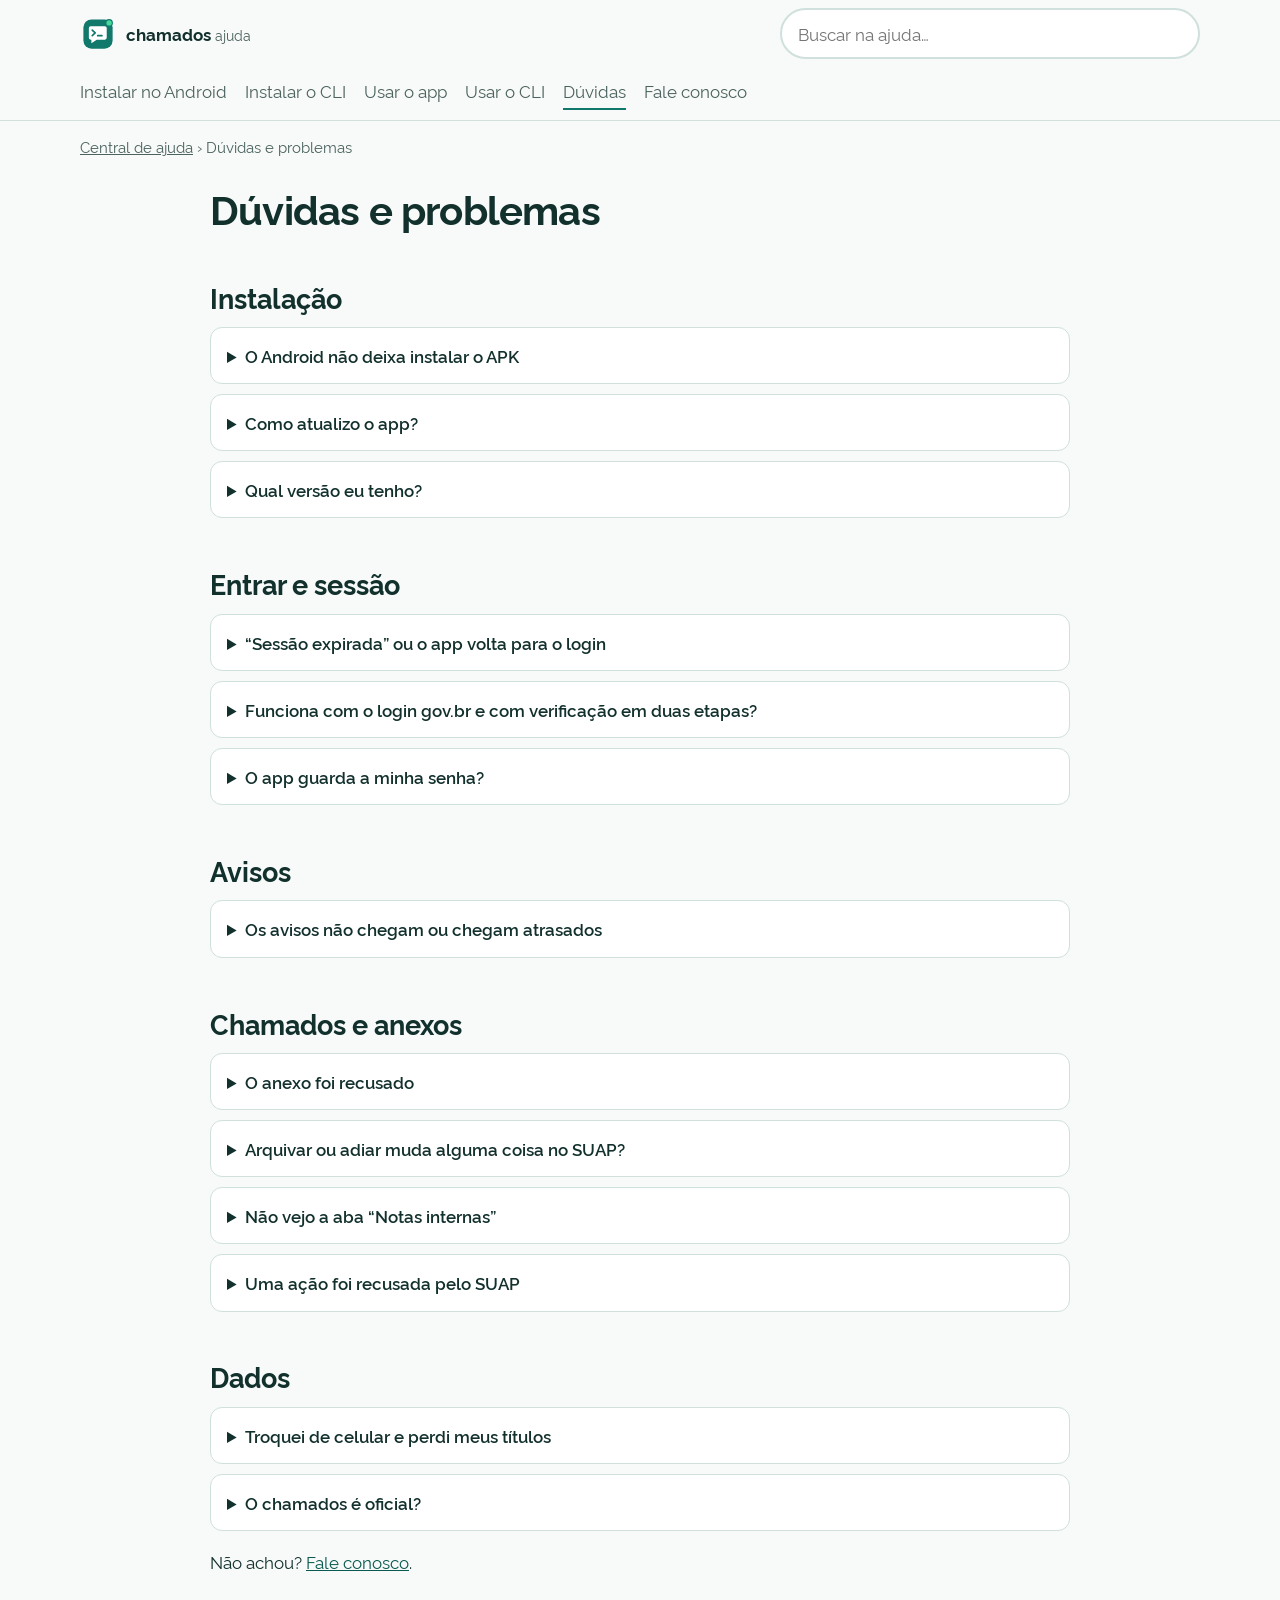
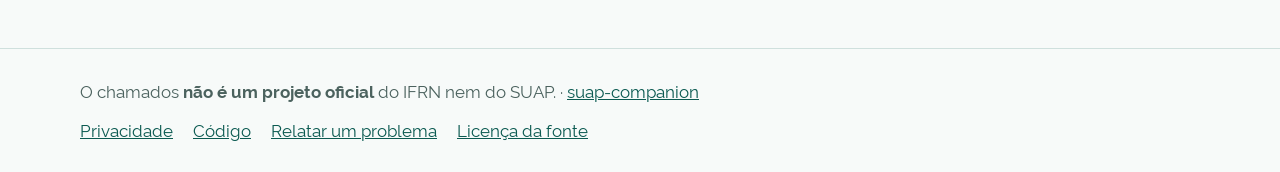
==== site/faq.html @ 79525041 "docs(site): [ADD] Central de ajuda do chamados para o usuário final Motivo: o chamados precisava de " ====
<!doctype html>
<html lang="pt-BR">
<head>
  <meta charset="utf-8">
  <meta name="viewport" content="width=device-width, initial-scale=1">
  <title>Dúvidas e problemas · chamados</title>
  <meta name="description" content="Respostas para as dúvidas mais comuns: instalação, sessão expirada, avisos, anexos e dados.">
  <meta name="theme-color" content="#11786C">
  <link rel="icon" href="assets/img/icone.svg" type="image/svg+xml">
  <link rel="preload" href="assets/fonts/rawline-400.woff2" as="font" type="font/woff2" crossorigin>
  <link rel="stylesheet" href="assets/style.css">
</head>
<body>
  <a class="skip" href="#conteudo">Ir para o conteúdo</a>
  <header class="top">
    <div class="wrap top-in">
      <a class="brand" href="./" aria-label="chamados, central de ajuda">
        <img src="assets/img/icone.svg" alt="" width="36" height="36"><span>chamados <small>ajuda</small></span>
      </a>
      <form class="search" role="search" onsubmit="return false">
        <label class="sr" for="busca">Buscar na ajuda</label>
        <input id="busca" type="search" placeholder="Buscar na ajuda…" autocomplete="off">
        <ul id="resultados" class="results" hidden></ul>
      </form>
    </div>
    <nav class="wrap menu" aria-label="Principal"><a href="instalar-android.html">Instalar no Android</a><a href="instalar-cli.html">Instalar o CLI</a><a href="usar-app.html">Usar o app</a><a href="usar-cli.html">Usar o CLI</a><a href="faq.html" aria-current="page">Dúvidas</a><a href="suporte.html">Fale conosco</a></nav>
  </header>
  <nav class="crumbs wrap" aria-label="Você está em"><a href="./">Central de ajuda</a> › <span>Dúvidas e problemas</span></nav>
  <main id="conteudo" class="wrap doc">

    <h1>Dúvidas e problemas</h1>

    <h2>Instalação</h2>
    <details><summary>O Android não deixa instalar o APK</summary>
      <p>Na primeira vez, o Android pede para permitir que o navegador (ou o app Arquivos) instale aplicativos de fontes desconhecidas. Toque em <em>Configurações</em>, ative a permissão e abra o arquivo de novo. Se aparecer “app não instalado”, a versão que já está no aparelho tem outra assinatura: desinstale (isso apaga os dados do app) e instale de novo.</p></details>
    <details><summary>Como atualizo o app?</summary>
      <p>Baixe o APK mais novo na <a href="instalar-android.html">página de instalação</a> e instale por cima. Seus dados continuam.</p></details>
    <details><summary>Qual versão eu tenho?</summary>
      <p>No CLI: <code>chamados --version</code>. No app: Configurações do Android › Apps › chamados.</p></details>

    <h2>Entrar e sessão</h2>
    <details id="sessao"><summary>“Sessão expirada” ou o app volta para o login</summary>
      <p>A sessão do SUAP expira de tempos em tempos. No app, entre de novo pelo login do SUAP. No CLI, rode <code>chamados login</code>. Seus títulos, arquivos e adiamentos não se perdem.</p></details>
    <details><summary>Funciona com o login gov.br e com verificação em duas etapas?</summary>
      <p>No app, sim: o login é a própria página do SUAP. No CLI, o <code>login</code> usa usuário e senha do SUAP.</p></details>
    <details><summary>O app guarda a minha senha?</summary>
      <p>Não. O app nunca vê a senha: só guarda a sessão (cookies) no armazenamento privado do aparelho. Veja <a href="privacidade.html">Privacidade</a>.</p></details>

    <h2>Avisos</h2>
    <details id="avisos"><summary>Os avisos não chegam ou chegam atrasados</summary>
      <ul>
        <li>Confirme a permissão de notificações do app (Android 13 ou mais novo) e que o acompanhamento está ligado em <em>Configurações › Acompanhamento</em>.</li>
        <li>O Android só deixa o app conferir de tempos em tempos (no mínimo a cada 15 minutos) e a economia de bateria pode atrasar. Em <em>Configurações do Android › Apps › chamados › Bateria</em>, escolha “Sem restrições”.</li>
        <li>Se a sessão expirou, o app avisa “sessão expirada”: entre de novo.</li>
        <li>Não há aviso instantâneo (push): ele depende do intervalo escolhido.</li>
      </ul></details>

    <h2>Chamados e anexos</h2>
    <details><summary>O anexo foi recusado</summary>
      <p>O SUAP só aceita <code>xlsx</code>, <code>xls</code>, <code>csv</code>, <code>docx</code>, <code>doc</code>, <code>pdf</code>, <code>jpg</code>, <code>jpeg</code> e <code>png</code>, e até 3 anexos ao abrir um chamado. O app e o CLI avisam antes de enviar. Para outros tipos, compacte ou converta o arquivo para um dos aceitos.</p></details>
    <details><summary>Arquivar ou adiar muda alguma coisa no SUAP?</summary>
      <p>Não. Título, arquivar e adiar são só seus: ficam no aparelho (e na sincronização cifrada, se você a usar). O SUAP não sabe deles.</p></details>
    <details><summary>Não vejo a aba “Notas internas”</summary>
      <p>As notas internas são visíveis só para a equipe de atendimento. Se você não é da equipe, o SUAP não as envia e a aba não aparece.</p></details>
    <details><summary>Uma ação foi recusada pelo SUAP</summary>
      <p>O SUAP decide pelas suas permissões e pela situação do chamado. O app mostra o motivo que o SUAP deu; o chamado não muda quando uma ação é recusada.</p></details>

    <h2>Dados</h2>
    <details><summary>Troquei de celular e perdi meus títulos</summary>
      <p>Títulos, arquivos e adiamentos ficam só no aparelho. Para levá-los a outro aparelho (ou ao computador), use a <a href="usar-app.html#sincronizar">sincronização cifrada</a> antes de trocar.</p></details>
    <details><summary>O chamados é oficial?</summary>
      <p>Não. É um projeto pessoal, sem apoio do IFRN nem do SUAP. Ele usa a sua conta, do mesmo jeito que o navegador, e só faz o que você pede.</p></details>

    <p>Não achou? <a href="suporte.html">Fale conosco</a>.</p>

  </main>
  <footer class="foot">
    <div class="wrap foot-in">
      <p>O chamados <strong>não é um projeto oficial</strong> do IFRN nem do SUAP. · <a href="https://suap-companion.github.io/">suap-companion</a></p>
      <nav aria-label="Rodapé">
        <a href="privacidade.html">Privacidade</a>
        <a href="https://github.com/suap-companion/chamados">Código</a>
        <a href="https://github.com/suap-companion/chamados/issues">Relatar um problema</a>
        <a href="assets/fonts/Rawline-OFL.txt">Licença da fonte</a>
      </nav>
    </div>
  </footer>
  <script src="assets/site.js" defer></script>
</body>
</html>
---- site/assets/style.css ----
/* suap-companion: tokens, claro e escuro. Fonte Rawline (SIL OFL 1.1, assets/fonts/Rawline-OFL.txt). */
@font-face { font-family: "Rawline"; font-weight: 400; font-style: normal; font-display: swap; src: url("fonts/rawline-400.woff2") format("woff2"); }
@font-face { font-family: "Rawline"; font-weight: 600; font-style: normal; font-display: swap; src: url("fonts/rawline-600.woff2") format("woff2"); }
@font-face { font-family: "Rawline"; font-weight: 700; font-style: normal; font-display: swap; src: url("fonts/rawline-700.woff2") format("woff2"); }

:root {
  --brand: #11786c;
  --brand-strong: #0b5a51;
  --mint: #46d89b;
  --bg: #f7faf9;
  --surface: #ffffff;
  --band: #e8f3f1;
  --text: #12302c;
  --muted: #4b625e;
  --line: #cfe0dd;
  --on-brand: #ffffff;
  --code-bg: #0d2623;
  --code-text: #d8f3ec;
  --radius: 16px;
  --shadow: 0 8px 24px rgba(17, 120, 108, .14);
}
@media (prefers-color-scheme: dark) {
  :root:not([data-theme="light"]) {
    --brand: #46d89b;
    --brand-strong: #7be8bc;
    --bg: #0b1a18;
    --surface: #122624;
    --band: #0f2220;
    --text: #e6f4f1;
    --muted: #a3bcb7;
    --line: #234440;
    --on-brand: #06231e;
    --code-bg: #07130f;
    --shadow: 0 8px 24px rgba(0, 0, 0, .45);
  }
}

* { box-sizing: border-box; }
html { scroll-behavior: smooth; }
body {
  margin: 0;
  background: var(--bg);
  color: var(--text);
  font: 400 1.0625rem/1.6 "Rawline", system-ui, -apple-system, "Segoe UI", Roboto, sans-serif;
}
.wrap { width: min(1120px, 100% - 32px); margin-inline: auto; }
.narrow { max-width: 760px; }
h1, h2, h3 { line-height: 1.2; margin: 0 0 .5em; font-weight: 700; }
h1 { font-size: clamp(2rem, 5.5vw, 3.4rem); letter-spacing: -.02em; }
h1 span { color: var(--brand); }
h2 { font-size: clamp(1.5rem, 3.5vw, 2.1rem); }
h3 { font-size: 1.25rem; }
a { color: var(--brand-strong); }
a:focus-visible, .btn:focus-visible, .dl:focus-visible { outline: 3px solid var(--mint); outline-offset: 3px; }
.skip { position: absolute; left: -999px; }
.skip:focus { left: 8px; top: 8px; background: var(--surface); padding: 8px 12px; z-index: 10; }
section { padding-block: 56px; }

/* topo */
.top { position: sticky; top: 0; z-index: 5; background: color-mix(in srgb, var(--bg) 88%, transparent); backdrop-filter: blur(8px); border-bottom: 1px solid var(--line); }
.top-in { display: flex; align-items: center; justify-content: space-between; gap: 16px; min-height: 60px; }
.brand { display: inline-flex; align-items: center; gap: 10px; font-weight: 700; color: var(--text); text-decoration: none; }
.top nav { display: flex; align-items: center; gap: 18px; }
.top nav a:not(.btn) { color: var(--muted); text-decoration: none; }
.top nav a:not(.btn):hover { color: var(--brand-strong); }
@media (max-width: 640px) { .top nav a:not(.btn) { display: none; } }

/* botões */
.btn { display: inline-block; background: var(--brand); color: var(--on-brand); font-weight: 700; text-decoration: none; padding: 12px 24px; border-radius: 999px; border: 2px solid var(--brand); }
.btn:hover { background: var(--brand-strong); border-color: var(--brand-strong); }
.btn.ghost { background: transparent; color: var(--brand-strong); }
.btn.ghost:hover { background: var(--band); }
.btn.small { padding: 6px 16px; }
.cta { display: flex; flex-wrap: wrap; gap: 12px; margin: 24px 0 8px; }

/* herói */
.hero { background: radial-gradient(900px 420px at 85% 0%, color-mix(in srgb, var(--mint) 26%, transparent), transparent 70%), var(--bg); padding-block: 48px 40px; }
.hero-in { display: grid; gap: 32px; align-items: center; grid-template-columns: 1.1fr .9fr; }
@media (max-width: 860px) { .hero-in { grid-template-columns: minmax(0, 1fr); } }
.eyebrow { color: var(--brand-strong); font-weight: 600; text-transform: uppercase; letter-spacing: .06em; font-size: .85rem; margin: 0 0 8px; }
.lead { font-size: 1.2rem; color: var(--muted); max-width: 40ch; }
.lead strong { color: var(--text); }
.note { color: var(--muted); font-size: .95rem; margin: 8px 0 0; }
.hero-shots { display: flex; justify-content: center; gap: 16px; }
.phone { margin: 0; border: 6px solid #10201e; border-radius: 28px; overflow: hidden; background: #10201e; box-shadow: var(--shadow); line-height: 0; }
.phone img { width: 100%; height: auto; display: block; }
.hero-shots .phone { width: min(46%, 240px); }
.hero-shots .p2 { margin-top: 36px; }

/* seções */
.sub { color: var(--muted); max-width: 60ch; margin: 0 0 28px; }
.duo { display: grid; grid-template-columns: repeat(2, minmax(0, 1fr)); gap: 24px; }
@media (max-width: 900px) { .duo { grid-template-columns: minmax(0, 1fr); } }
.card { min-width: 0; background: var(--surface); border: 1px solid var(--line); border-radius: var(--radius); padding: 28px; box-shadow: var(--shadow); display: flex; flex-direction: column; }
.card .cta { margin-top: auto; padding-top: 16px; }
.tag { display: inline-block; align-self: flex-start; background: var(--band); color: var(--brand-strong); font-weight: 700; font-size: .85rem; padding: 4px 12px; border-radius: 999px; margin: 0 0 12px; }
.ticks { list-style: none; padding: 0; margin: 12px 0 20px; display: grid; gap: 10px; }
.ticks li { position: relative; padding-left: 28px; }
.ticks li::before { content: ""; position: absolute; left: 4px; top: .45em; width: 8px; height: 14px; border: solid var(--brand); border-width: 0 3px 3px 0; transform: rotate(40deg); }
.shots { display: grid; grid-template-columns: repeat(3, 1fr); gap: 10px; margin: 4px 0 8px; }
.shots .phone { border-width: 4px; border-radius: 18px; }
code { font-family: ui-monospace, "Cascadia Code", Consolas, monospace; font-size: .9em; background: var(--band); padding: 2px 6px; border-radius: 6px; }
.term { background: var(--code-bg); color: var(--code-text); border-radius: 12px; padding: 16px 18px; font: 400 .92rem/1.7 ui-monospace, "Cascadia Code", Consolas, monospace; overflow-x: auto; margin: 4px 0 8px; }
.term .c { color: #7fb7ab; }

.band { background: var(--band); }
.grid { display: grid; gap: 20px; grid-template-columns: repeat(3, 1fr); margin-top: 24px; }
@media (max-width: 900px) { .grid { grid-template-columns: repeat(2, 1fr); } }
@media (max-width: 560px) { .grid { grid-template-columns: 1fr; } }
.grid article { background: var(--surface); border: 1px solid var(--line); border-radius: var(--radius); padding: 22px; }
.grid h3 { font-size: 1.1rem; }
.grid p { margin: 0; color: var(--muted); }

.downloads { display: grid; gap: 14px; grid-template-columns: repeat(4, 1fr); margin: 20px 0; }
@media (max-width: 860px) { .downloads { grid-template-columns: repeat(2, 1fr); } }
.dl { display: flex; flex-direction: column; gap: 2px; background: var(--surface); border: 2px solid var(--line); border-radius: var(--radius); padding: 18px; text-decoration: none; color: var(--text); }
.dl:hover { border-color: var(--brand); }
.dl-t { font-weight: 700; font-size: 1.15rem; }
.dl-s { color: var(--muted); font-size: .95rem; }

.foot { border-top: 1px solid var(--line); padding-block: 28px; color: var(--muted); }
.foot-in { display: flex; flex-wrap: wrap; justify-content: space-between; gap: 12px 24px; }
.foot p { margin: 0; }
.foot nav { display: flex; flex-wrap: wrap; gap: 8px 20px; }

@media (prefers-reduced-motion: reduce) { html { scroll-behavior: auto; } }

/* ---- central de ajuda ---- */
.sr { position: absolute; width: 1px; height: 1px; overflow: hidden; clip: rect(0 0 0 0); }
.brand small { color: var(--muted); font-weight: 400; }
.top-in { flex-wrap: wrap; padding-block: 8px; }
.search { position: relative; flex: 1 1 260px; max-width: 420px; }
.search input { width: 100%; font: inherit; padding: 10px 16px; border-radius: 999px; border: 2px solid var(--line); background: var(--surface); color: var(--text); }
.search input:focus-visible { outline: 3px solid var(--mint); border-color: var(--brand); }
.results { position: absolute; left: 0; right: 0; top: calc(100% + 6px); z-index: 20; list-style: none; margin: 0; padding: 6px; background: var(--surface); border: 1px solid var(--line); border-radius: 12px; box-shadow: var(--shadow); }
.results li { padding: 8px 12px; }
.results a { display: block; text-decoration: none; }
.results li:hover { background: var(--band); border-radius: 8px; }
.menu { display: flex; flex-wrap: wrap; gap: 4px 18px; padding-block: 6px 10px; }
.menu a { color: var(--muted); text-decoration: none; padding: 4px 0; border-bottom: 2px solid transparent; }
.menu a:hover, .menu a[aria-current="page"] { color: var(--brand-strong); border-bottom-color: var(--brand); }
.crumbs { padding-block: 14px 0; color: var(--muted); font-size: .95rem; }
.crumbs a { color: var(--muted); }
.doc { padding-block: 24px 56px; max-width: 860px; }
.doc h1 { font-size: clamp(1.8rem, 4vw, 2.5rem); }
.doc h2 { margin-top: 1.8em; font-size: clamp(1.3rem, 3vw, 1.7rem); }
.doc .lead { color: var(--muted); max-width: 60ch; }
.hero-help { padding-block: 24px 8px; }
.steps { list-style: none; counter-reset: s; padding: 0; margin: 16px 0 24px; display: grid; gap: 14px; }
.steps li { counter-increment: s; position: relative; padding: 14px 16px 14px 62px; background: var(--surface); border: 1px solid var(--line); border-radius: var(--radius); }
.steps li::before { content: counter(s); position: absolute; left: 16px; top: 12px; width: 32px; height: 32px; border-radius: 50%; background: var(--brand); color: var(--on-brand); font-weight: 700; display: grid; place-items: center; }
.callout { background: var(--band); border-left: 4px solid var(--brand); border-radius: 8px; padding: 14px 16px; margin: 20px 0; }
.cards { display: grid; gap: 16px; grid-template-columns: repeat(2, minmax(0, 1fr)); }
@media (max-width: 640px) { .cards { grid-template-columns: minmax(0, 1fr); } }
.tile { display: block; text-decoration: none; color: var(--text); background: var(--surface); border: 1px solid var(--line); border-radius: var(--radius); padding: 20px; }
.tile:hover { border-color: var(--brand); box-shadow: var(--shadow); }
.tile h3 { margin: 0 0 6px; color: var(--brand-strong); }
.tile p { margin: 0; color: var(--muted); }
.toc { columns: 2; padding-left: 20px; }
@media (max-width: 640px) { .toc { columns: 1; } }
.with-shot { display: grid; grid-template-columns: minmax(0, 1fr) 220px; gap: 24px; align-items: start; }
@media (max-width: 640px) { .with-shot { grid-template-columns: minmax(0, 1fr); } .with-shot .phone { max-width: 240px; } }
.doc .downloads { grid-template-columns: repeat(4, 1fr); }
@media (max-width: 760px) { .doc .downloads { grid-template-columns: repeat(2, 1fr); } }
.wrapcode { overflow-wrap: anywhere; }
details { background: var(--surface); border: 1px solid var(--line); border-radius: 12px; padding: 4px 16px; margin: 10px 0; }
summary { cursor: pointer; font-weight: 600; padding: 10px 0; }
summary:focus-visible { outline: 3px solid var(--mint); outline-offset: 2px; }
details[open] summary { border-bottom: 1px solid var(--line); margin-bottom: 8px; }
.releases { list-style: none; padding: 0; display: grid; gap: 12px; }
.releases li { background: var(--surface); border: 1px solid var(--line); border-radius: 12px; padding: 12px 16px; }
.releases p { margin: 4px 0 0; color: var(--muted); }
.doc pre.term { margin: 12px 0 16px; }
.doc section { padding-block: 12px; }
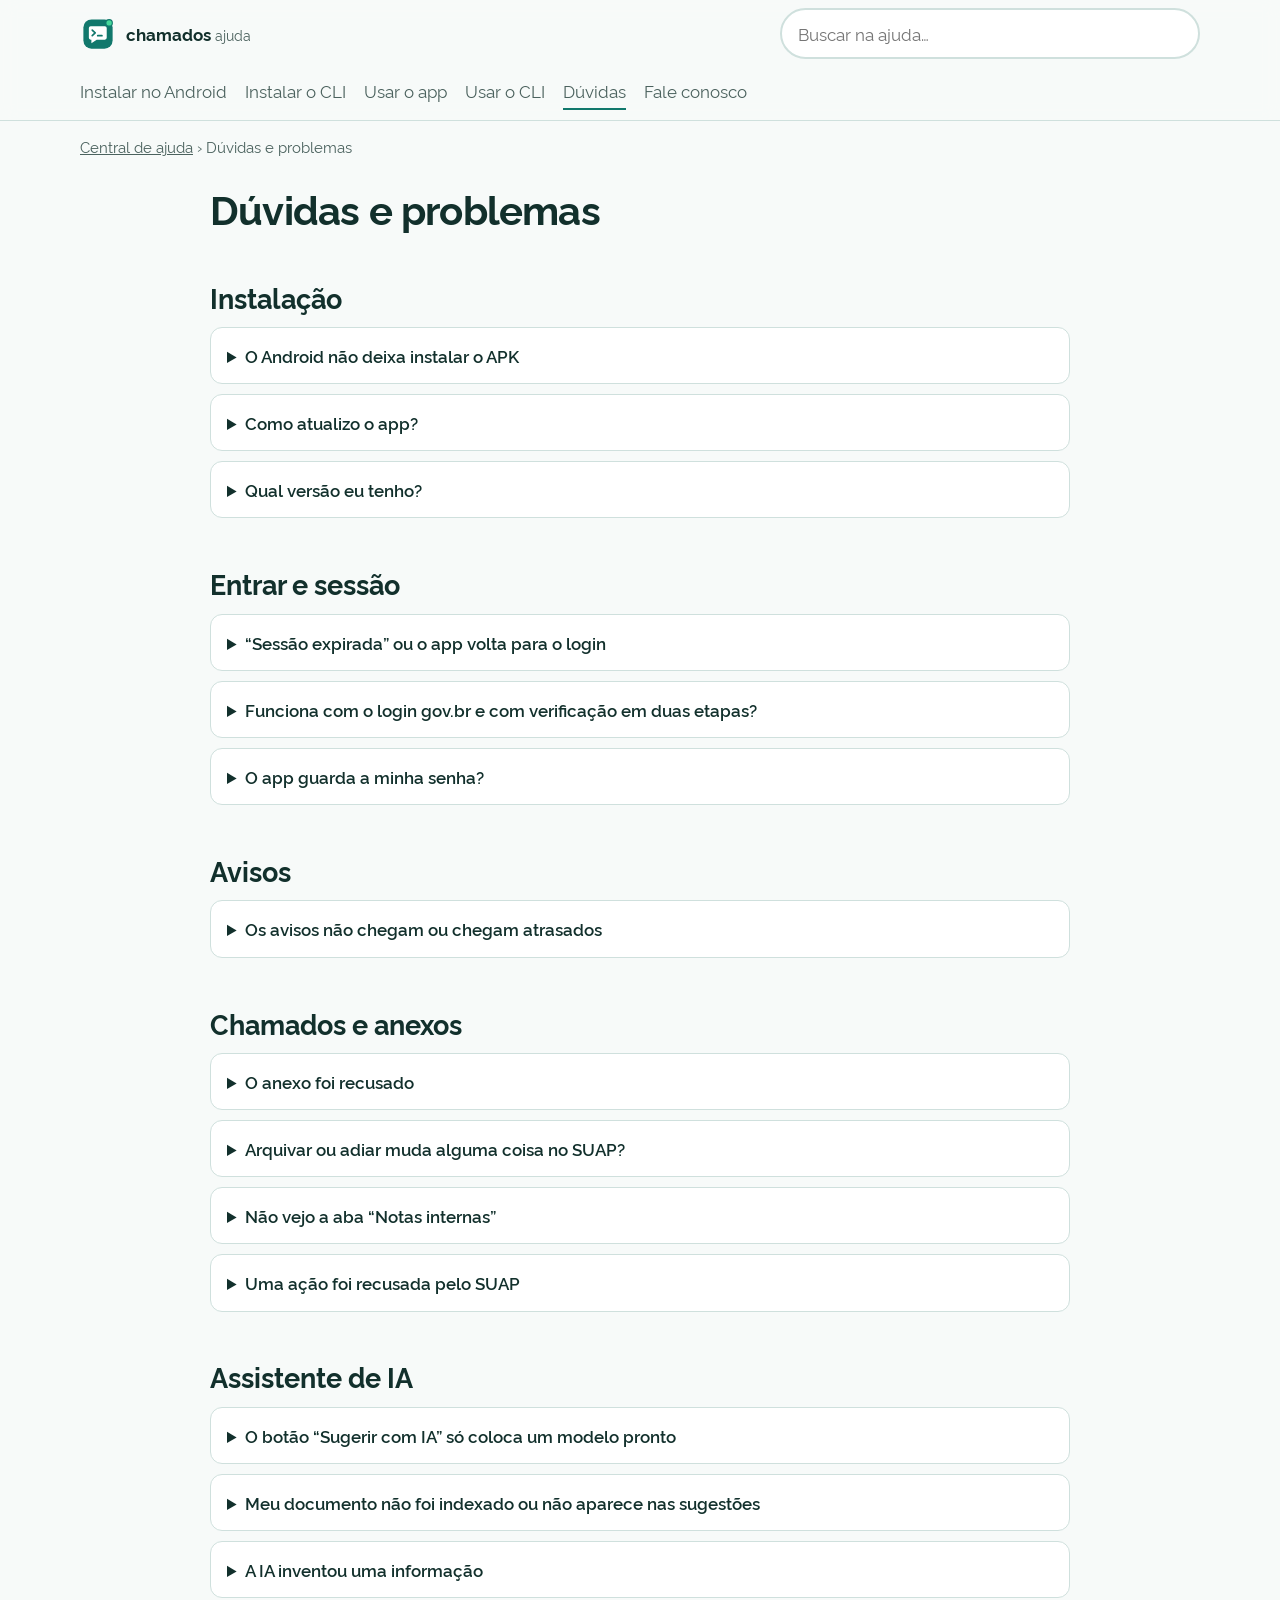
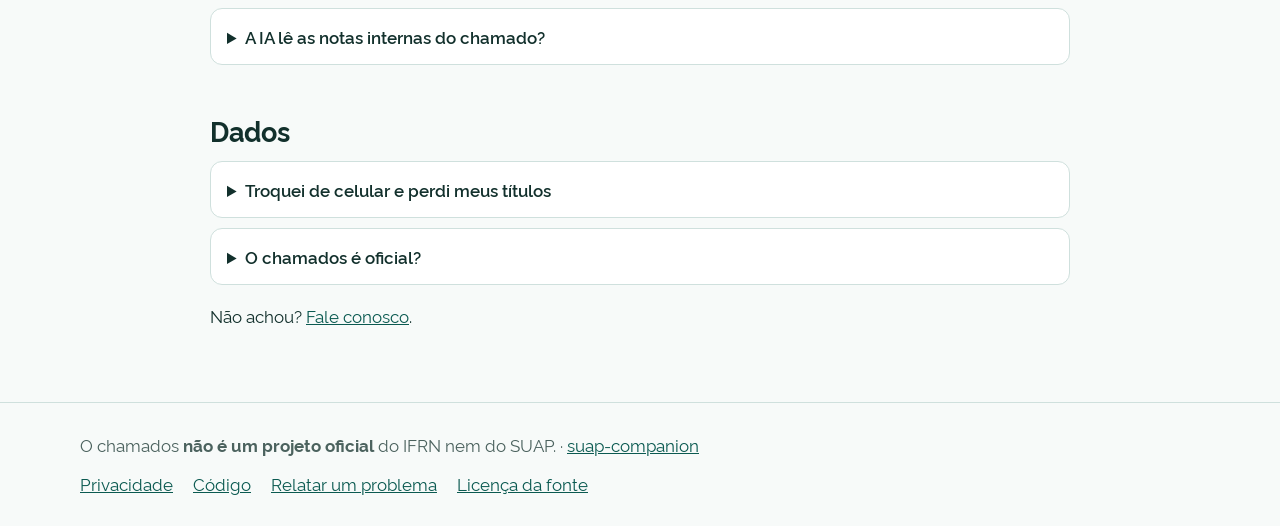
==== commit a39b8e06: "docs: [ADD] Assistente de IA, AGENTS.md e central de ajuda atualizados Motivo: documentar o assisten" ====
--- a/site/faq.html
+++ b/site/faq.html
@@ -65,6 +65,17 @@
     <details><summary>Uma ação foi recusada pelo SUAP</summary>
       <p>O SUAP decide pelas suas permissões e pela situação do chamado. O app mostra o motivo que o SUAP deu; o chamado não muda quando uma ação é recusada.</p></details>
 
+    <h2>Assistente de IA</h2>
+    <details id="ia"><summary>O botão “Sugerir com IA” só coloca um modelo pronto</summary>
+      <p>A IA vem do Gemini Nano, pelo app <strong>AICore</strong> do Google, e só funciona em aparelhos compatíveis (e sem bootloader desbloqueado). Sem isso, o app coloca um modelo com <code>[preencher]</code> para você completar. Se o aparelho é compatível, o app oferece <em>Baixar a IA do aparelho</em>; depois do download, toque em <em>Sugerir com IA</em> de novo. Se aparecer um aviso do AICore, atualize o AICore pela Play Store e tente mais tarde: o preparo pode levar de minutos a horas.</p>
+      <p><strong>Outra opção:</strong> em <em>Configurações › Assistente de IA</em> você pode baixar, se quiser, um <strong>modelo local de reserva</strong> (Qwen2.5 1.5B, 1,6 GB, licença Apache-2.0). Antes do download o app mostra o tamanho, a licença, a origem e o espaço livre, e só baixa se você confirmar (por padrão, só no Wi-Fi); o arquivo é conferido por SHA-256 e dá para apagá-lo quando quiser. Ele roda no próprio aparelho, precisa de pelo menos 3 GB de memória e de um celular de 64 bits, e escreve com qualidade menor que a do Gemini Nano.</p></details>
+    <details id="documentos"><summary>Meu documento não foi indexado ou não aparece nas sugestões</summary>
+      <p>Veja o estado na tela <em>Documentos de apoio</em>: <strong>sem texto</strong> é um PDF digitalizado (só imagens: o app não faz OCR); <strong>protegido por senha</strong> não é lido; <strong>inválido</strong> é arquivo danificado ou de outro tipo; <strong>grande demais</strong> passa de 50 MB ou 500 páginas. Para o documento ser usado, ele precisa estar <em>Pronto</em>, e a IA do aparelho precisa estar disponível. Os trechos só entram quando têm palavras em comum com o chamado ou com o que você escreveu.</p></details>
+    <details><summary>A IA inventou uma informação</summary>
+      <p>Ela pode errar. Por isso o texto vai para o campo para você revisar, e nada é enviado sem a sua confirmação. Onde falta dado, ela deve escrever <code>[preencher]</code>: troque pelo que for verdade ou apague.</p></details>
+    <details><summary>A IA lê as notas internas do chamado?</summary>
+      <p>Só quando o texto também é interno (nota interna, escalar e devolver). Em comentário, resolução, fechamento, cancelamento, suspensão, reabertura e título, as notas internas nunca vão para a IA.</p></details>
+
     <h2>Dados</h2>
     <details><summary>Troquei de celular e perdi meus títulos</summary>
       <p>Títulos, arquivos e adiamentos ficam só no aparelho. Para levá-los a outro aparelho (ou ao computador), use a <a href="usar-app.html#sincronizar">sincronização cifrada</a> antes de trocar.</p></details>
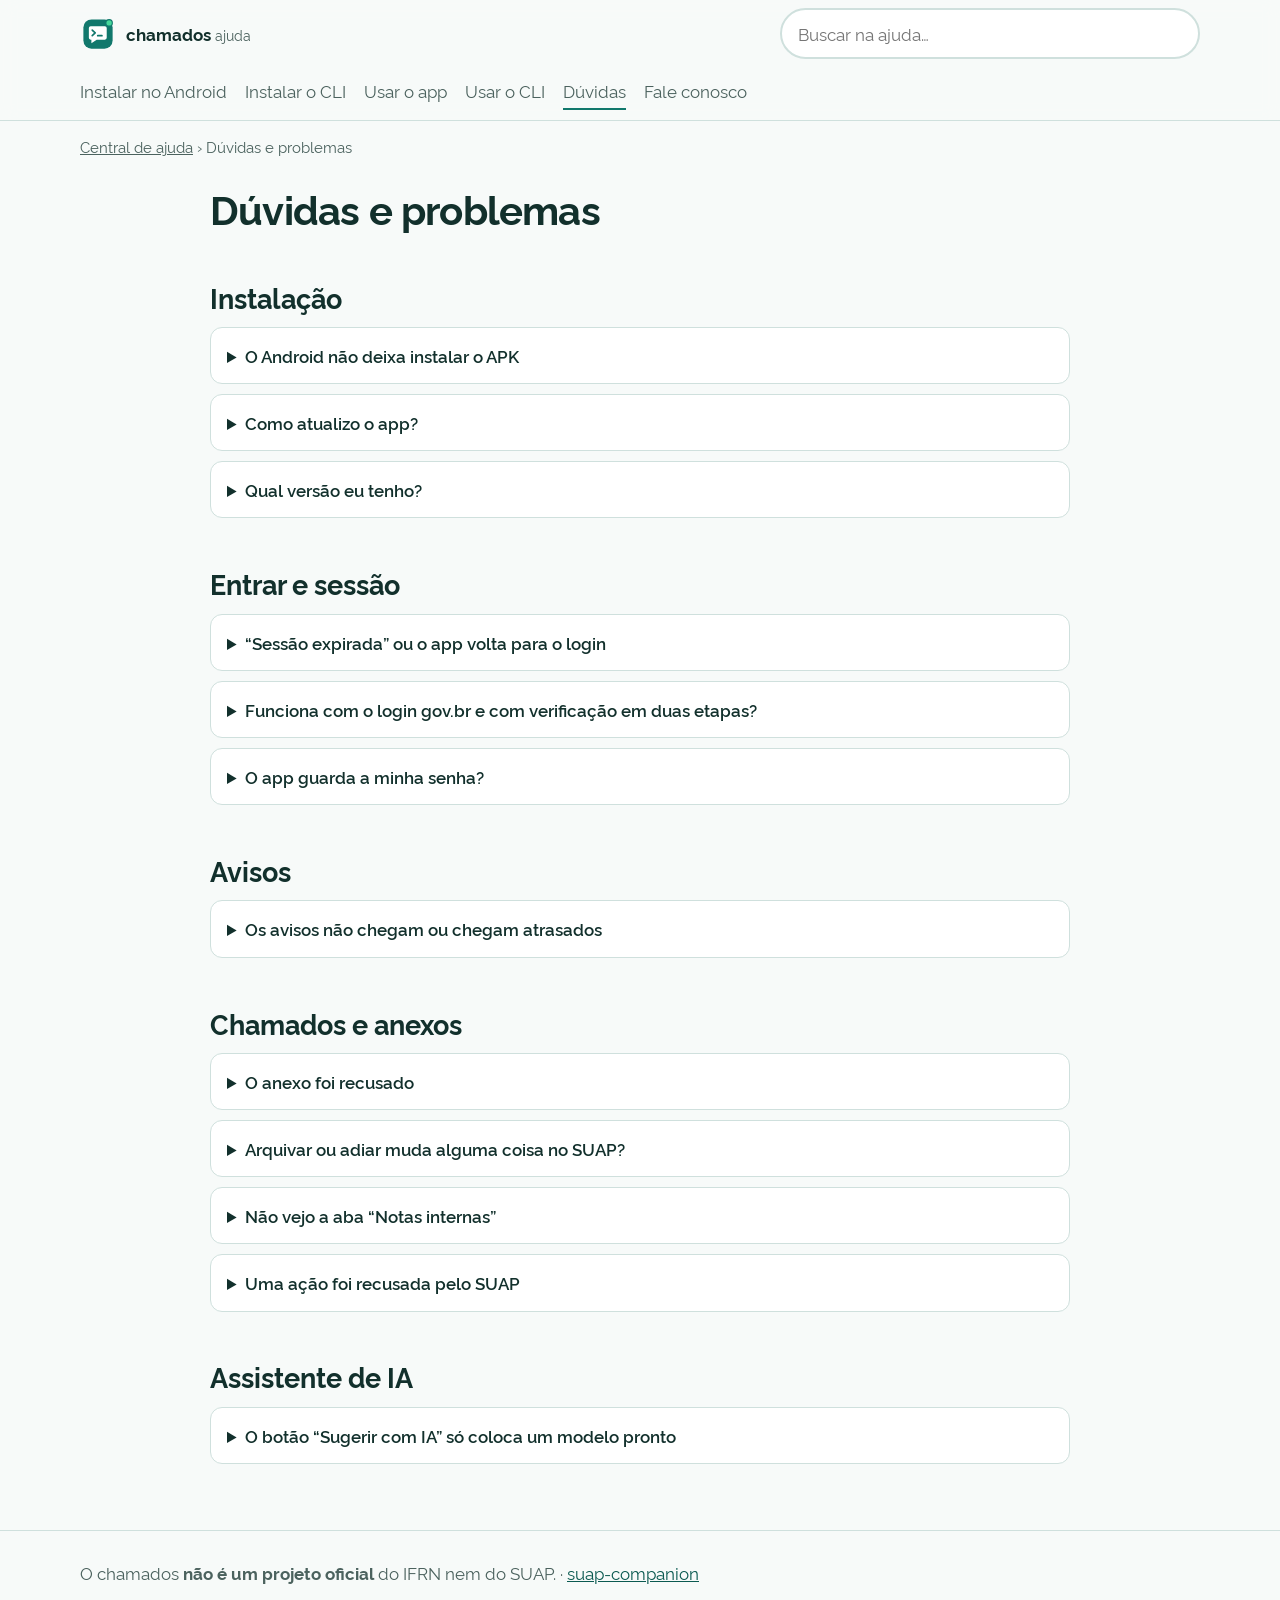
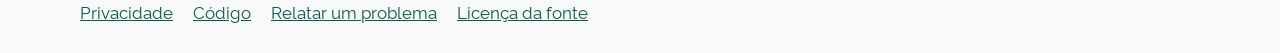
==== commit 31d925ee: "feat(android): [DEL] Remove a IA local (modelo Qwen2.5 via LiteRT-LM) do Sugerir com IA Motivo: pouc" ====
--- a/site/faq.html
+++ b/site/faq.html
@@ -68,7 +68,6 @@
     <h2>Assistente de IA</h2>
     <details id="ia"><summary>O botão “Sugerir com IA” só coloca um modelo pronto</summary>
       <p>A IA vem do Gemini Nano, pelo app <strong>AICore</strong> do Google, e só funciona em aparelhos compatíveis (e sem bootloader desbloqueado). Sem isso, o app coloca um modelo com <code>[preencher]</code> para você completar. Se o aparelho é compatível, o app oferece <em>Baixar a IA do aparelho</em>; depois do download, toque em <em>Sugerir com IA</em> de novo. Se aparecer um aviso do AICore, atualize o AICore pela Play Store e tente mais tarde: o preparo pode levar de minutos a horas.</p>
-      <p><strong>Outra opção:</strong> em <em>Configurações › Assistente de IA</em> você pode baixar, se quiser, um <strong>modelo local de reserva</strong> (Qwen2.5 1.5B, 1,6 GB, licença Apache-2.0). Antes do download o app mostra o tamanho, a licença, a origem e o espaço livre, e só baixa se você confirmar (por padrão, só no Wi-Fi); o arquivo é conferido por SHA-256 e dá para apagá-lo quando quiser. Ele roda no próprio aparelho, precisa de pelo menos 3 GB de memória e de um celular de 64 bits, e escreve com qualidade menor que a do Gemini Nano.</p></details>
     <details id="documentos"><summary>Meu documento não foi indexado ou não aparece nas sugestões</summary>
       <p>Veja o estado na tela <em>Documentos de apoio</em>: <strong>sem texto</strong> é um PDF digitalizado (só imagens: o app não faz OCR); <strong>protegido por senha</strong> não é lido; <strong>inválido</strong> é arquivo danificado ou de outro tipo; <strong>grande demais</strong> passa de 50 MB ou 500 páginas. Para o documento ser usado, ele precisa estar <em>Pronto</em>, e a IA do aparelho precisa estar disponível. Os trechos só entram quando têm palavras em comum com o chamado ou com o que você escreveu.</p></details>
     <details><summary>A IA inventou uma informação</summary>
--- a/site/assets/style.css
+++ b/site/assets/style.css
@@ -145,6 +145,10 @@
 .doc h1 { font-size: clamp(1.8rem, 4vw, 2.5rem); }
 .doc h2 { margin-top: 1.8em; font-size: clamp(1.3rem, 3vw, 1.7rem); }
 .doc .lead { color: var(--muted); max-width: 60ch; }
+.doc h3 { margin-top: 1.4em; font-size: 1.15rem; }
+.doc table { width: 100%; border-collapse: collapse; margin: 12px 0; }
+.doc th, .doc td { text-align: left; vertical-align: top; padding: 10px 12px; border-bottom: 1px solid var(--line); overflow-wrap: anywhere; }
+.doc th { background: var(--band); }
 .hero-help { padding-block: 24px 8px; }
 .steps { list-style: none; counter-reset: s; padding: 0; margin: 16px 0 24px; display: grid; gap: 14px; }
 .steps li { counter-increment: s; position: relative; padding: 14px 16px 14px 62px; background: var(--surface); border: 1px solid var(--line); border-radius: var(--radius); }
